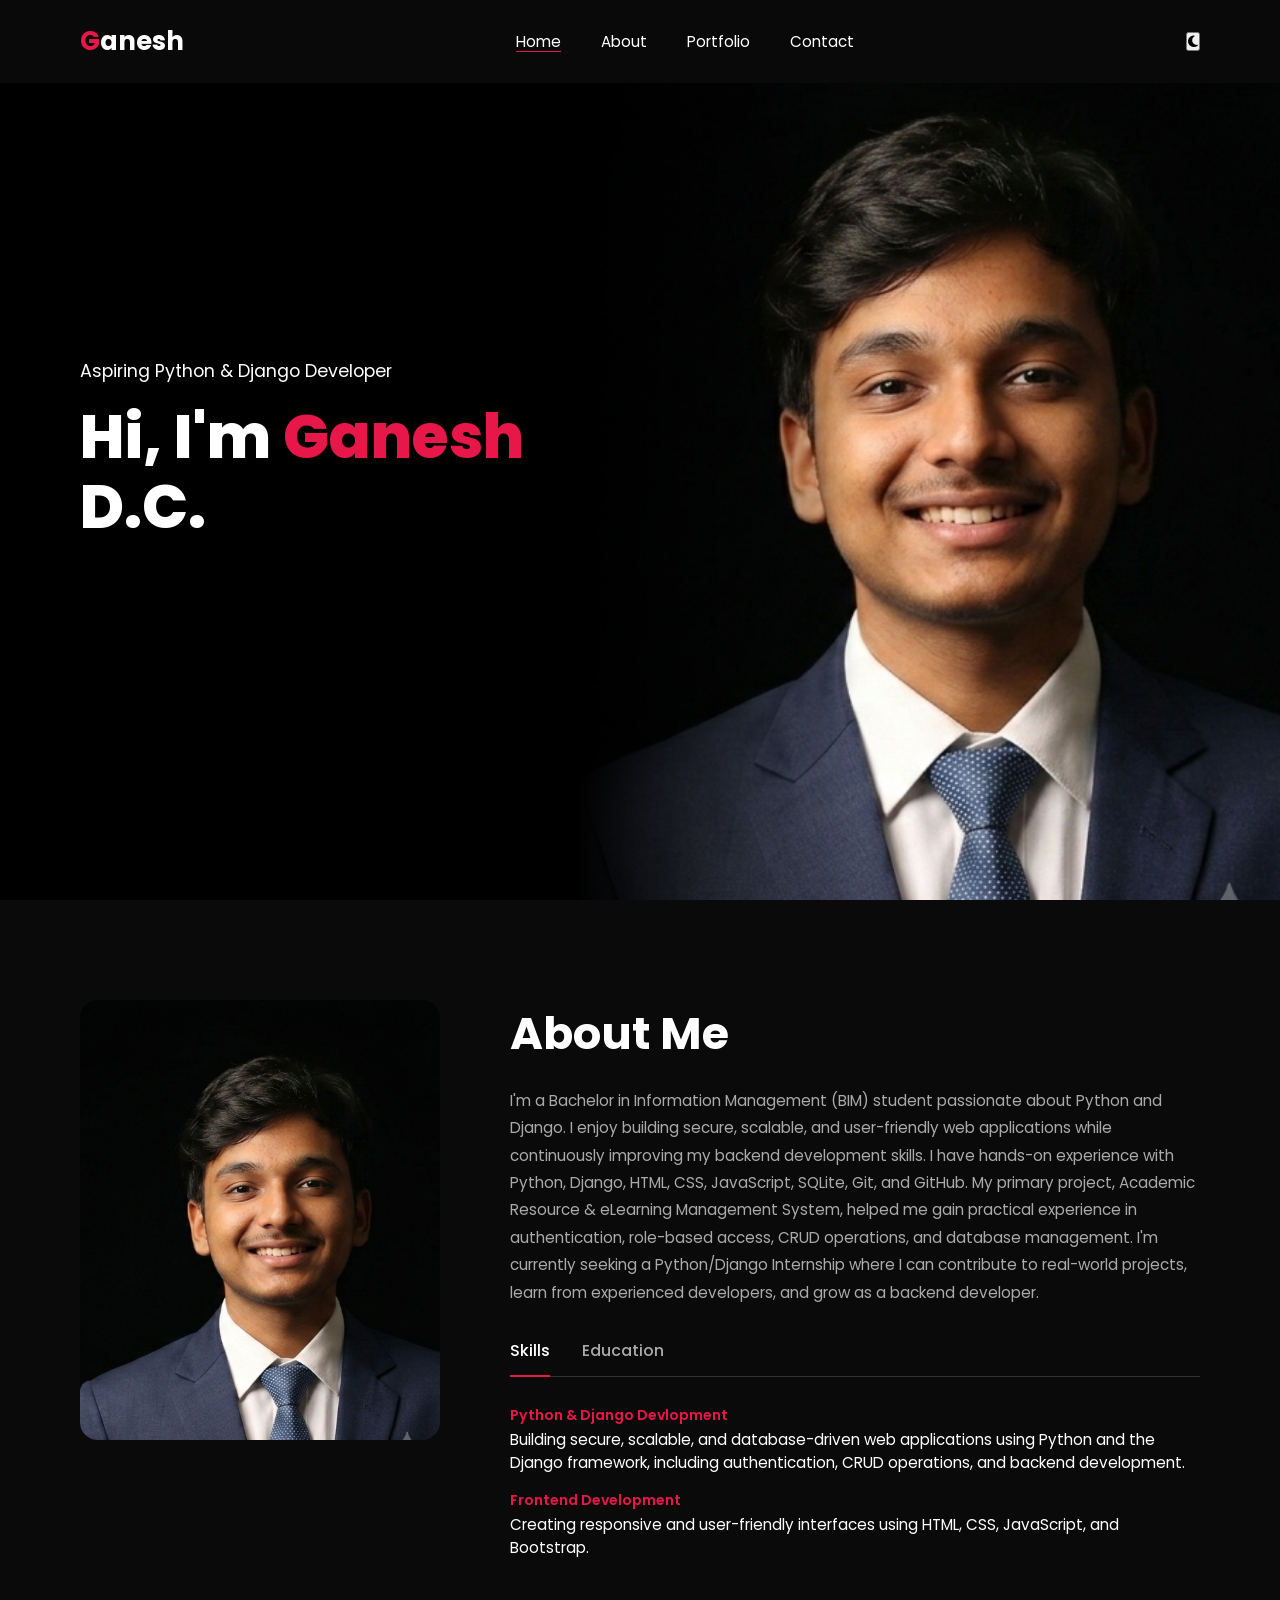
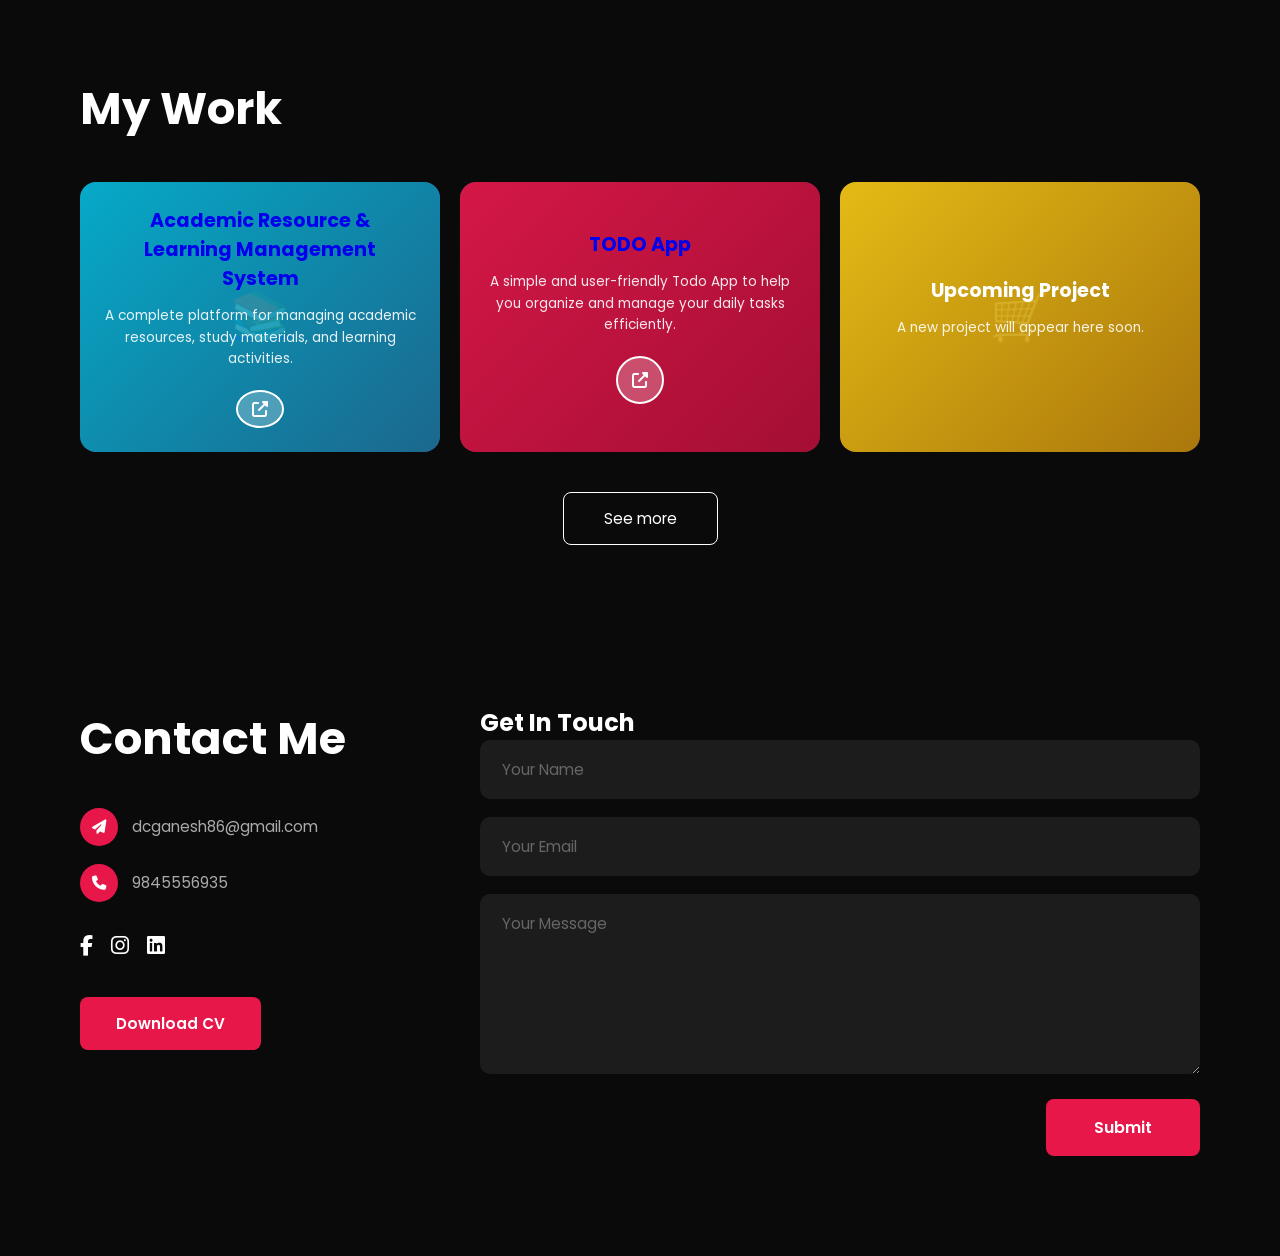
==== index_clean.html @ f1b63376 "Upload portfolio website" ====
<!DOCTYPE html>
<html lang="en">
<head>
  <meta charset="UTF-8">
  <meta name="viewport" content="width=device-width, initial-scale=1.0">
  <title>Ganesh.-Web DEveloper</title>
  <link href="https://fonts.googleapis.com/css2?family=Poppins:wght@300;400;500;600;700;800&display=swap" rel="stylesheet">
  <link rel="stylesheet" href="https://cdnjs.cloudflare.com/ajax/libs/font-awesome/6.4.0/css/all.min.css">
  <link rel="stylesheet" href="style.css">
</head>
<body>

<nav>
  <div class="logo"><span>G</span>anesh</div>
  <ul class="nav-links">
    <li><a href="#home">Home</a></li>
    <li><a href="#about">About</a></li>
    <li><a href="#portfolio">Portfolio</a></li>
    <li><a href="#contact">Contact</a></li>
  </ul>
  <button class="dark-mode-toggle" id="darkModeToggle">
    <i class="fas fa-moon"></i>
  </button>
</nav>

<section id="home">
  <div class="hero-text">
    <p class="subtitle">Aspiring Python & Django Developer</p>
    <h1>Hi, I'm <span>Ganesh</span><br>D.C.</h1>
  </div>
  <div class="hero-photo">
    <img src="photoaboutme.png" alt="Ganesh">
  </div>
</section>

<section id="about">
  <div class="about-img-wrap">
    <img src="photoaboutme.png" alt="Ganesh">
  </div>
  <div class="about-content">
    <h2>About Me</h2>
    <p>I'm a Bachelor in Information Management (BIM) student passionate about Python and Django. I enjoy building secure, scalable, and user-friendly web applications while continuously improving my backend development skills.
I have hands-on experience with Python, Django, HTML, CSS, JavaScript, SQLite, Git, and GitHub. My primary project, Academic Resource & eLearning Management System, helped me gain practical experience in authentication, role-based access, CRUD operations, and database management.
I'm currently seeking a Python/Django Internship where I can contribute to real-world projects, learn from experienced developers, and grow as a backend developer.</p>

    <div class="tabs">
      <button class="tab-btn active" onclick="showTab('skills', this)">Skills</button>
      <button class="tab-btn" onclick="showTab('education', this)">Education</button>
    </div>

    <div id="skills" class="tab-content active">
      <div class="skill-item">
        <div class="skill-name">Python & Django Devlopment</div>
        <div class="skill-desc">Building secure, scalable, and database-driven web applications using Python and the Django framework,
           including authentication, CRUD operations, and backend development.</div>
      </div>
      <div class="skill-item">
        <div class="skill-name">Frontend Development</div>
        <div class="skill-desc">Creating responsive and user-friendly interfaces using 
          HTML, CSS, JavaScript, and Bootstrap.</div>
      </div>
    </div>

    <div id="education" class="tab-content">
      <div class="edu-item">
        <h4>Management</h4>
        <p>Liverpool college. 2020-2022</p>
      </div>
      <div class="edu-item">
        <h4>Bachelor of Information Management</h4>
        <p>Tu university · 2022 – running</p>
      </div>
    </div>
      
  </div>
</section>

<section id="portfolio">
  <h2>My Work</h2>
  <div class="portfolio-grid">

    <a href="https://academic-resource-learning-management.onrender.com/" class="portfolio-card project-2" target="_blank" rel="noopener noreferrer">
      <div class="img-placeholder p2">📚</div>
      <div class="overlay">
        <h3>Academic Resource & Learning Management System</h3>
        <p>A complete platform for managing academic resources, study materials, and learning activities.</p>
        <div class="ext-btn"><i class="fas fa-external-link-alt"></i></div>
      </div>
    </a>

    <a href="https://django-todo-app-iaov.onrender.com" class="portfolio-card featured project-1" target="_blank" rel="noopener noreferrer">
      <div class="img-placeholder p1" style="position:absolute;inset:0;"></div>
      <div class="overlay">
        <h3>TODO App</h3>
        <p>A simple and user-friendly Todo App to help you organize and manage your daily tasks efficiently.</p>
        <div class="ext-btn"><i class="fas fa-external-link-alt"></i></div>
      </div>
    </a>

    <div class="portfolio-card project-3">
      <div class="img-placeholder p3">🛒</div>
      <div class="overlay">
        <h3>Upcoming Project</h3>
        <p>A new project will appear here soon.</p>
      </div>
    </div>

  </div>
  <div class="see-more-wrap">
    <button class="btn-outline">See more</button>
  </div>
</section>

<section id="contact">
  <div class="contact-form">
    <h2>Get In Touch</h2>
    <div class="form-group">
      <input type="text" placeholder="Your Name">
    </div>
    <div class="form-group">
      <input type="email" placeholder="Your Email">
    </div>
    <div class="form-group">
      <textarea placeholder="Your Message"></textarea>
    </div>
    <button class="submit-btn">Submit</button>
  </div>

  <div class="contact-info">
    <h2>Contact Me</h2>

    <div class="contact-detail">
      <div class="icon-wrap"><i class="fas fa-paper-plane"></i></div>
      <span>dcganesh86@gmail.com</span>
    </div>

    <div class="contact-detail">
      <div class="icon-wrap"><i class="fas fa-phone"></i></div>
      <span>9845556935</span>
    </div>

    <div class="social-links">
      <a href="https://www.facebook.com/dc.gdc575"><i class="fab fa-facebook-f"></i></a>
      <a href="https://www.instagram.com/_dcganesh/"><i class="fab fa-instagram"></i></a>
      <a href="https://www.linkedin.com/in/ganesh-dc/"><i class="fab fa-linkedin"></i></a>
    </div>

    <button class="btn-accent">Download CV</button>
  </div>
</section>

<script src="script.js"></script>
</body>
</html>
---- style.css ----
* { margin: 0; padding: 0; box-sizing: border-box; }

:root {
  --accent: #e8174a;
  --bg: #0a0a0a;
  --card-bg: #1a1a1a;
  --text: #ffffff;
  --muted: #aaaaaa;
}

html { scroll-behavior: smooth; }

body {
  font-family: 'Poppins', sans-serif;
  background: var(--bg);
  color: var(--text);
  overflow-x: hidden;
}

nav {
  position: fixed;
  top: 0; left: 0; right: 0;
  z-index: 100;
  display: flex;
  justify-content: space-between;
  align-items: center;
  padding: 22px 80px;
  background: rgba(10,10,10,0.9);
  backdrop-filter: blur(8px);
}

.logo {
  font-size: 1.6rem;
  font-weight: 700;
  color: #fff;
}

.logo span { color: var(--accent); }

.nav-links {
  display: flex;
  gap: 40px;
  list-style: none;
}

.nav-links a {
  color: #fff;
  text-decoration: none;
  font-size: 0.95rem;
  font-weight: 400;
  transition: color 0.2s;
  position: relative;
}

.nav-links a:hover { color: var(--accent); }

.nav-links a.active {
  text-decoration: underline;
  text-underline-offset: 4px;
  text-decoration-color: var(--accent);
}

#home {
  min-height: 100vh;
  display: flex;
  align-items: center;
  position: relative;
  padding: 0 80px;
  overflow: hidden;
  background: #000;
}

.hero-text {
  z-index: 2;
  max-width: 580px;
}

.hero-text .subtitle {
  font-size: 1.1rem;
  font-weight: 400;
  color: var(--text);
  margin-bottom: 18px;
}

.hero-text h1 {
  font-size: 3.8rem;
  font-weight: 800;
  line-height: 1.15;
}

.hero-text h1 span { color: var(--accent); }

.hero-photo {
  position: absolute;
  right: 0;
  bottom: 0;
  width: 55%;
  height: 100%;
  background: linear-gradient(135deg, #1a0a0a 0%, #2a0a0a 100%);
  display: flex;
  align-items: center;
  justify-content: center;
  mask-image: linear-gradient(to left, rgba(0,0,0,1) 60%, rgba(0,0,0,0) 100%);
  -webkit-mask-image: linear-gradient(to left, rgba(0,0,0,1) 60%, rgba(0,0,0,0) 100%);
}

.hero-photo img {
  width: 100%;
  height: 100%;
  object-fit: cover;
  object-position: center top;
  opacity: 1;
}

.hero-photo .hero-placeholder {
  font-size: 8rem;
  opacity: 0.15;
}

#about {
  padding: 100px 80px;
  display: flex;
  gap: 70px;
  align-items: flex-start;
}

.about-img-wrap {
  flex-shrink: 0;
  width: 360px;
  height: 440px;
  border-radius: 18px;
  overflow: hidden;
  background: #1c1c1c;
  display: flex;
  align-items: center;
  justify-content: center;
}

.about-img-wrap img {
  width: 100%;
  height: 100%;
  object-fit: cover;
}

.about-content { flex: 1; }

.about-content h2 {
  font-size: 2.8rem;
  font-weight: 700;
  margin-bottom: 20px;
}

.about-content > p {
  color: var(--muted);
  font-size: 0.95rem;
  line-height: 1.8;
  margin-bottom: 32px;
}

.tabs {
  display: flex;
  gap: 32px;
  border-bottom: 1px solid #333;
  margin-bottom: 28px;
}

.tab-btn {
  background: none;
  border: none;
  color: var(--muted);
  font-size: 1rem;
  font-family: 'Poppins', sans-serif;
  cursor: pointer;
  padding-bottom: 12px;
  font-weight: 500;
  border-bottom: 2px solid transparent;
  margin-bottom: -1px;
  transition: all 0.2s;
}

.tab-btn.active {
  color: #fff;
  border-bottom-color: var(--accent);
}

.tab-content { display: none; }
.tab-content.active { display: block; }

.skill-item { margin-bottom: 16px; }

.skill-item .skill-name {
  color: var(--accent);
  font-size: 0.88rem;
  font-weight: 600;
  margin-bottom: 2px;
}

.skill-item .skill-desc {
  color: #fff;
  font-size: 0.95rem;
}

.exp-item,
.edu-item {
  margin-bottom: 20px;
  padding-left: 14px;
  border-left: 2px solid var(--accent);
}

.exp-item h4,
.edu-item h4 {
  font-size: 1rem;
  font-weight: 600;
}

.exp-item p,
.edu-item p {
  color: var(--muted);
  font-size: 0.88rem;
  margin-bottom: 0;
}

#portfolio {
  padding: 0 80px 100px;
}

#portfolio h2 {
  font-size: 2.8rem;
  font-weight: 700;
  margin-bottom: 40px;
}

.portfolio-grid {
  display: grid;
  grid-template-columns: repeat(3, 1fr);
  gap: 20px;
  margin-bottom: 40px;
}

.portfolio-card {
  border-radius: 16px;
  overflow: hidden;
  position: relative;
  aspect-ratio: 4/3;
  background: #1a1a1a;
  cursor: pointer;
}

.portfolio-card img {
  width: 100%;
  height: 100%;
  object-fit: cover;
  transition: transform 0.3s;
}

.portfolio-card:hover img { transform: scale(1.05); }

.portfolio-card .overlay {
  position: absolute;
  inset: 0;
  display: flex;
  flex-direction: column;
  align-items: center;
  justify-content: center;
  text-align: center;
  padding: 24px;
}

.portfolio-card.featured .overlay {
  background: linear-gradient(135deg, rgba(232,23,74,0.9) 0%, rgba(200,10,50,0.8) 100%);
}

.portfolio-card.project-2 .overlay {
  background: linear-gradient(135deg, rgba(6,182,212,0.9) 0%, rgba(14,116,144,0.8) 100%);
}

.portfolio-card.project-3 .overlay {
  background: linear-gradient(135deg, rgba(250,204,21,0.9) 0%, rgba(202,138,4,0.8) 100%);
}

.portfolio-card .overlay h3 {
  font-size: 1.2rem;
  font-weight: 700;
  margin-bottom: 12px;
}

.portfolio-card .overlay p {
  font-size: 0.85rem;
  line-height: 1.6;
  margin-bottom: 20px;
  color: rgba(255,255,255,0.9);
}

.portfolio-card .overlay .ext-btn {
  width: 48px;
  height: 48px;
  border-radius: 50%;
  background: rgba(255,255,255,0.25);
  border: 2px solid #fff;
  color: #fff;
  display: flex;
  align-items: center;
  justify-content: center;
  font-size: 1rem;
  cursor: pointer;
  transition: background 0.2s;
}

.portfolio-card .overlay .ext-btn:hover {
  background: rgba(255,255,255,0.4);
}

.img-placeholder {
  width: 100%;
  height: 100%;
  display: flex;
  align-items: center;
  justify-content: center;
  font-size: 3rem;
  color: #555;
}

.img-placeholder.p1 { background: linear-gradient(135deg, #1a1a2e, #16213e); }
.img-placeholder.p2 { background: linear-gradient(135deg, #0f3460, #533483); }
.img-placeholder.p3 { background: linear-gradient(135deg, #1a1a1a, #2d2d2d); }

.see-more-wrap {
  display: flex;
  justify-content: center;
}

.btn-outline {
  border: 1px solid #fff;
  background: transparent;
  color: #fff;
  padding: 14px 40px;
  border-radius: 8px;
  font-family: 'Poppins', sans-serif;
  font-size: 0.95rem;
  cursor: pointer;
  transition: all 0.2s;
}

.btn-outline:hover {
  background: #fff;
  color: #000;
}

#contact {
  padding: 60px 80px 100px;
  display: flex;
  gap: 80px;
  align-items: flex-start;
  flex-direction: row-reverse;
}

.contact-info { flex: 0 0 320px; }

.contact-info h2 {
  font-size: 2.8rem;
  font-weight: 700;
  margin-bottom: 36px;
}

.contact-detail {
  display: flex;
  align-items: center;
  gap: 14px;
  margin-bottom: 18px;
}

.contact-detail .icon-wrap {
  width: 38px;
  height: 38px;
  border-radius: 50%;
  background: var(--accent);
  display: flex;
  align-items: center;
  justify-content: center;
  font-size: 0.9rem;
  flex-shrink: 0;
}

.contact-detail span {
  font-size: 0.95rem;
  color: var(--muted);
}

.social-links {
  display: flex;
  gap: 18px;
  margin: 28px 0 36px;
}

.social-links a {
  color: #fff;
  font-size: 1.3rem;
  text-decoration: none;
  transition: color 0.2s;
}

.social-links a.linkedin { color: var(--accent); }
.social-links a:hover { color: var(--accent); }

.btn-accent {
  background: var(--accent);
  color: #fff;
  border: none;
  padding: 15px 36px;
  border-radius: 8px;
  font-family: 'Poppins', sans-serif;
  font-size: 0.95rem;
  font-weight: 600;
  cursor: pointer;
  transition: background 0.2s;
}

.btn-accent:hover { background: #c41040; }

.contact-form { flex: 1; }

.form-group { margin-bottom: 18px; }

.form-group input,
.form-group textarea {
  width: 100%;
  background: #1c1c1c;
  border: none;
  border-radius: 10px;
  padding: 18px 22px;
  color: var(--muted);
  font-family: 'Poppins', sans-serif;
  font-size: 0.95rem;
  outline: none;
  transition: background 0.2s;
  resize: vertical;
}

.form-group input::placeholder,
.form-group textarea::placeholder { color: #666; }

.form-group input:focus,
.form-group textarea:focus { background: #222; }

.form-group textarea { min-height: 180px; }

.submit-btn {
  background: var(--accent);
  color: #fff;
  border: none;
  padding: 16px 48px;
  border-radius: 8px;
  font-family: 'Poppins', sans-serif;
  font-size: 1rem;
  font-weight: 600;
  cursor: pointer;
  transition: background 0.2s;
  margin-top: 6px;
  display: block;
  margin-left: auto;
}

.submit-btn:hover { background: #c41040; }

@media (max-width: 900px) {
  nav { padding: 18px 24px; }
  #home { padding: 0 24px; }
  .hero-text h1 { font-size: 2.4rem; }
  #about { flex-direction: column; padding: 60px 24px; }
  .about-img-wrap { width: 100%; height: 300px; }
  #services { padding: 60px 24px; }
  #portfolio { padding: 0 24px 80px; }
  .services-grid,
  .portfolio-grid { grid-template-columns: 1fr; }
  #contact { flex-direction: column; padding: 60px 24px; }
  .contact-info { flex: none; }
}
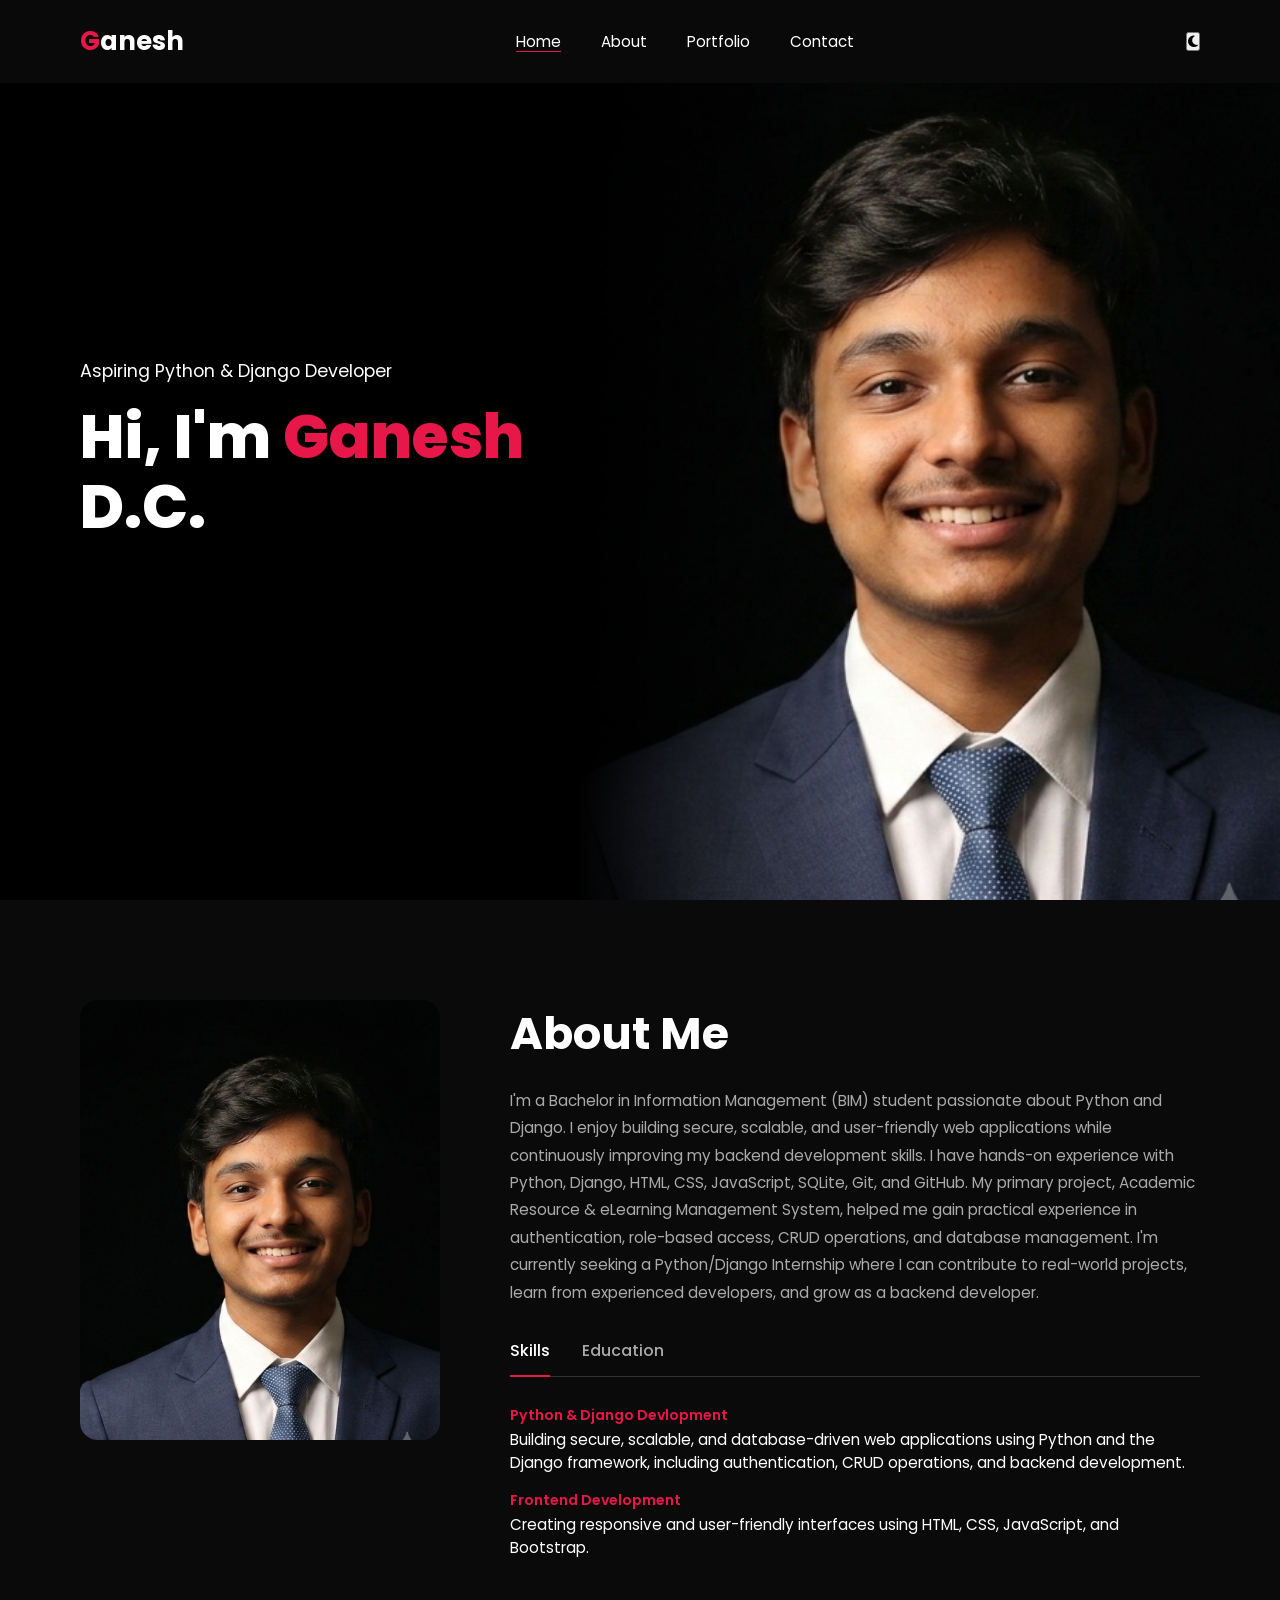
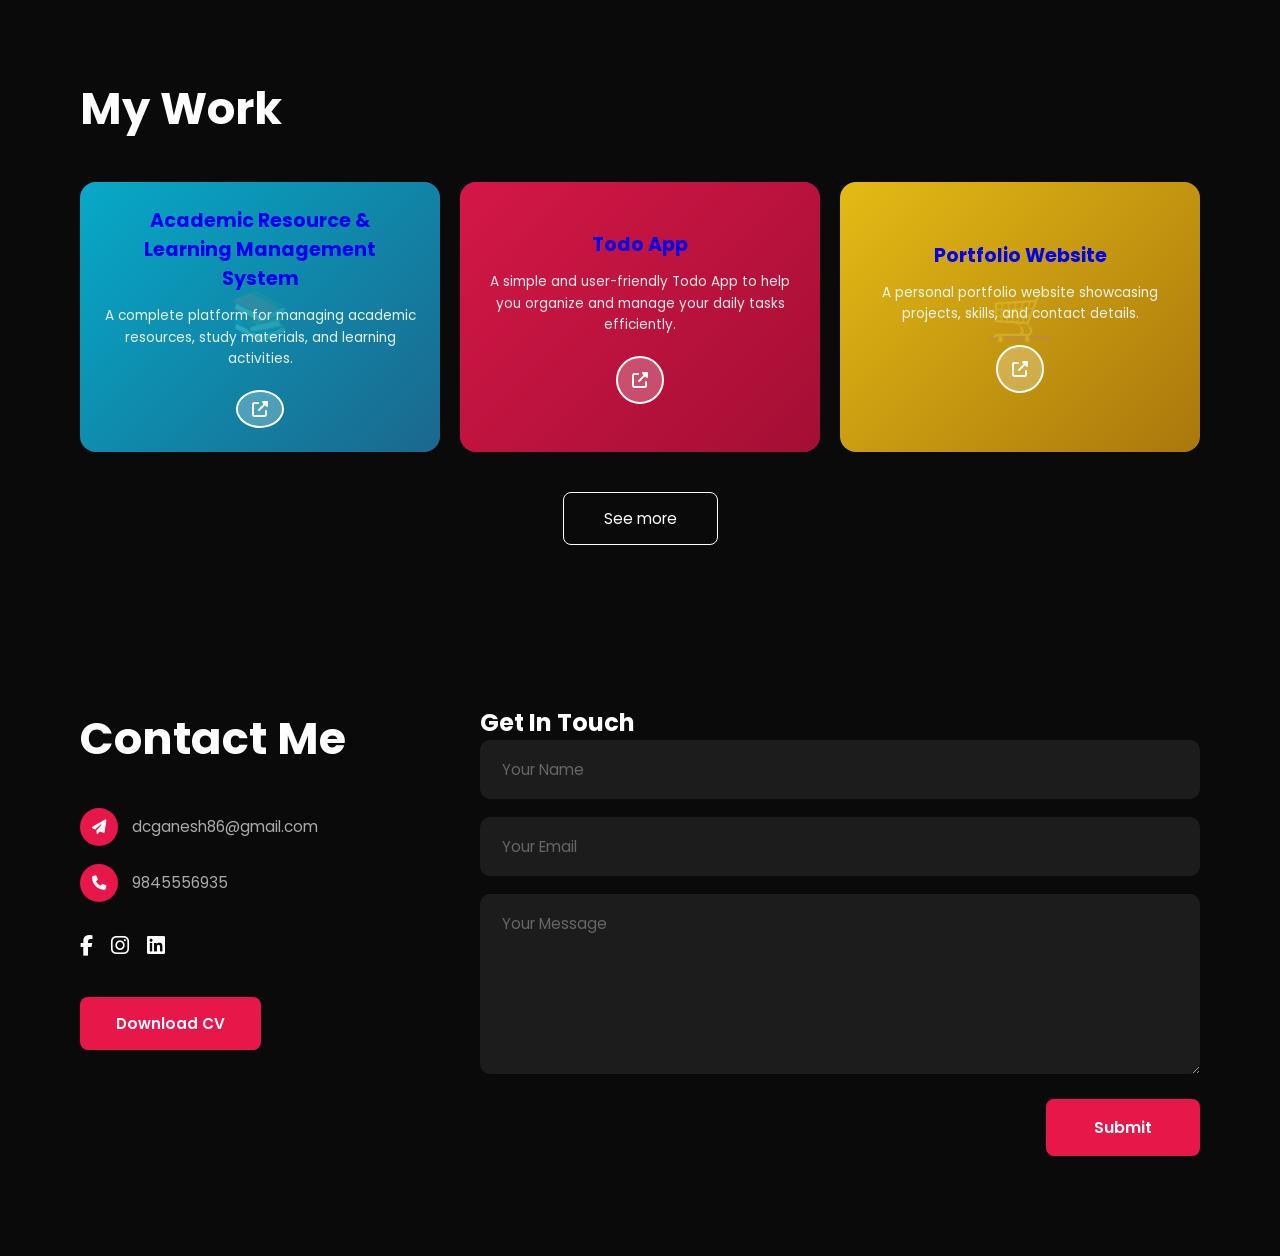
==== commit 964bfe6f: "Update portfolio links and CV download" ====
--- a/index_clean.html
+++ b/index_clean.html
@@ -88,22 +88,23 @@
       </div>
     </a>
 
-    <a href="https://django-todo-app-iaov.onrender.com" class="portfolio-card featured project-1" target="_blank" rel="noopener noreferrer">
+    <a href="https://django-todo-app-1-c4s4.onrender.com/" class="portfolio-card featured project-1" target="_blank" rel="noopener noreferrer">
       <div class="img-placeholder p1" style="position:absolute;inset:0;"></div>
       <div class="overlay">
-        <h3>TODO App</h3>
+        <h3>Todo App</h3>
         <p>A simple and user-friendly Todo App to help you organize and manage your daily tasks efficiently.</p>
         <div class="ext-btn"><i class="fas fa-external-link-alt"></i></div>
       </div>
     </a>
 
-    <div class="portfolio-card project-3">
+    <a href="https://ganesh-dc.github.io/my-portfolio/" class="portfolio-card project-3" target="_blank" rel="noopener noreferrer">
       <div class="img-placeholder p3">🛒</div>
       <div class="overlay">
-        <h3>Upcoming Project</h3>
-        <p>A new project will appear here soon.</p>
+        <h3>Portfolio Website</h3>
+        <p>A personal portfolio website showcasing projects, skills, and contact details.</p>
+        <div class="ext-btn"><i class="fas fa-external-link-alt"></i></div>
       </div>
-    </div>
+    </a>
 
   </div>
   <div class="see-more-wrap">
@@ -145,7 +146,7 @@
       <a href="https://www.linkedin.com/in/ganesh-dc/"><i class="fab fa-linkedin"></i></a>
     </div>
 
-    <button class="btn-accent">Download CV</button>
+    <button class="btn-accent" type="button">Download CV</button>
   </div>
 </section>
 
